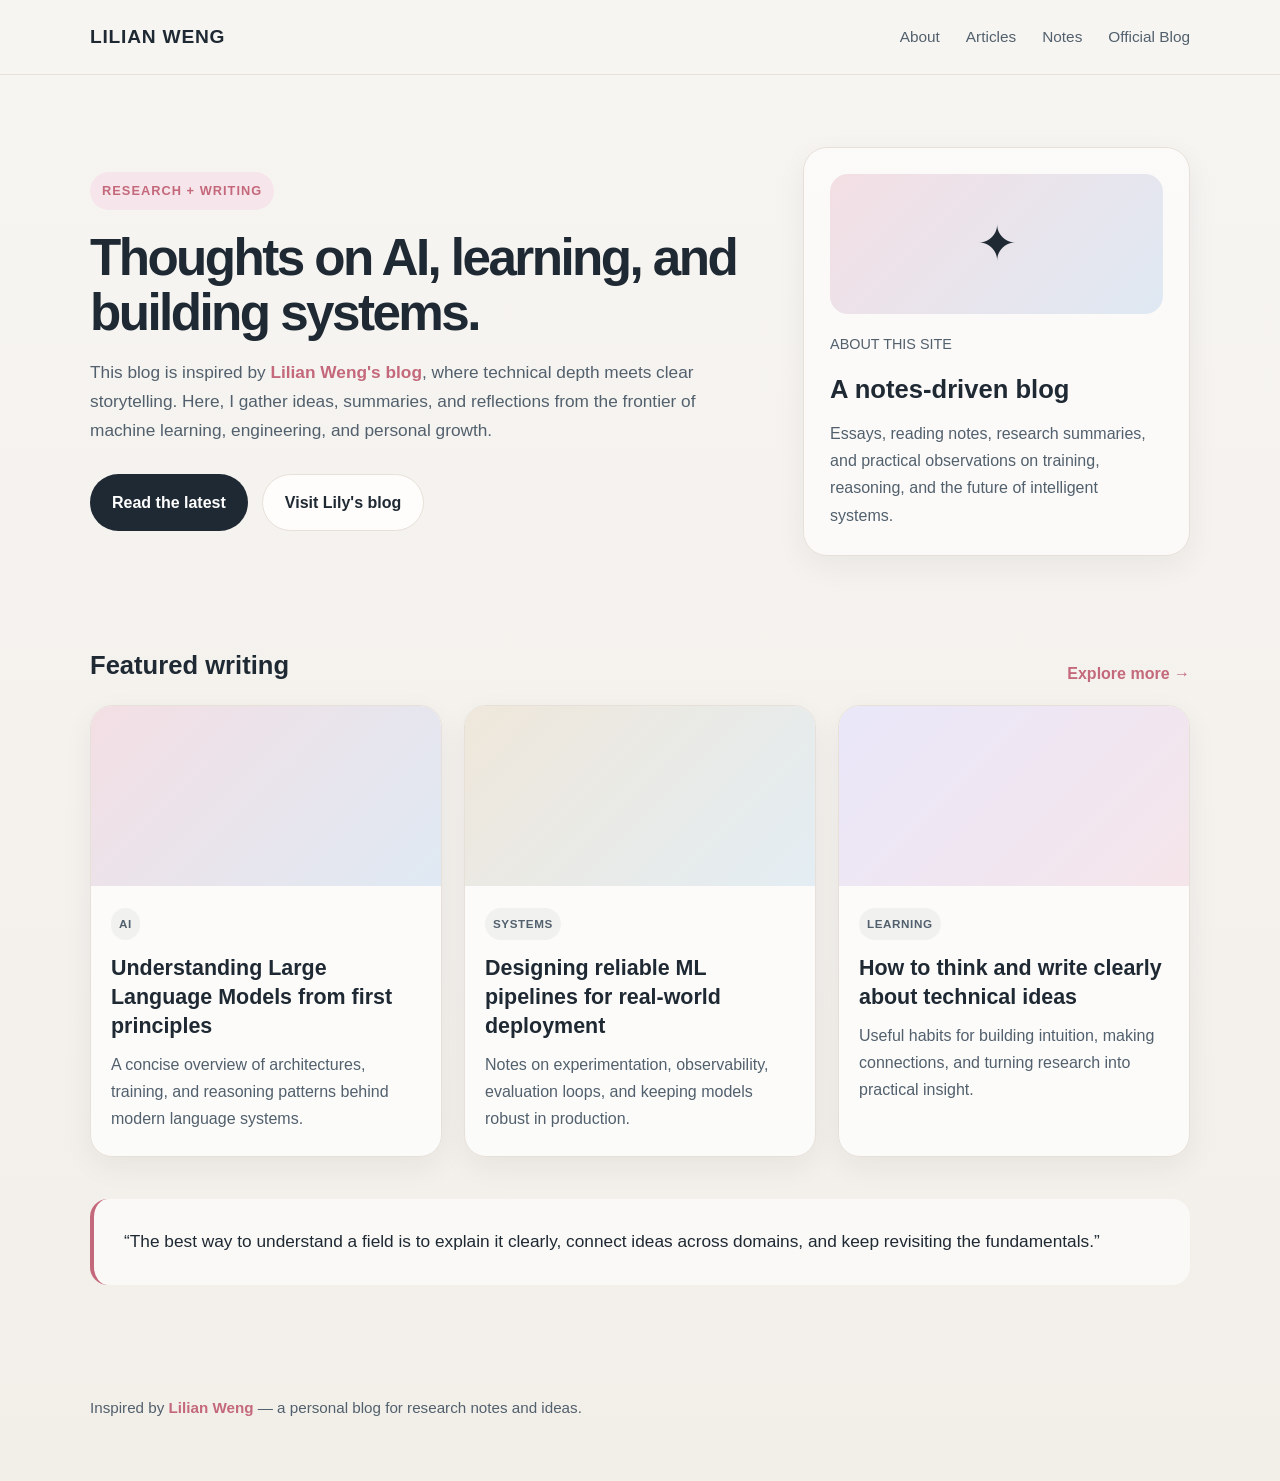
==== index.html @ 78c45169 "Add blog landing page and commit-push workflow Create a responsive AI research blog landing page, re" ====
<!DOCTYPE html>
<html lang="en">
  <head>
    <meta charset="UTF-8" />
    <meta name="viewport" content="width=device-width, initial-scale=1.0" />
    <title>Lilian Weng Inspired Blog</title>
    <style>
      :root {
        --bg: #f7f5f2;
        --panel: #fffdfb;
        --text: #1f2933;
        --muted: #52606d;
        --accent: #c4687b;
        --accent-soft: #f6e5ea;
        --border: #e7e0d9;
        --shadow: 0 10px 30px rgba(31, 41, 51, 0.06);
      }

      * { box-sizing: border-box; }

      body {
        margin: 0;
        font-family: "Segoe UI", Tahoma, Geneva, Verdana, sans-serif;
        background: linear-gradient(180deg, #f7f5f2 0%, #f2efe9 100%);
        color: var(--text);
        line-height: 1.7;
      }

      a {
        color: inherit;
        text-decoration: none;
      }

      .container {
        width: min(1100px, calc(100% - 40px));
        margin: 0 auto;
      }

      header {
        position: sticky;
        top: 0;
        backdrop-filter: blur(10px);
        background: rgba(247, 245, 242, 0.8);
        border-bottom: 1px solid var(--border);
        z-index: 10;
      }

      .nav {
        display: flex;
        justify-content: space-between;
        align-items: center;
        min-height: 74px;
      }

      .brand {
        font-size: 1.2rem;
        font-weight: 700;
        letter-spacing: 0.04em;
      }

      .nav-links {
        display: flex;
        gap: 26px;
        color: var(--muted);
        font-size: 0.96rem;
      }

      .nav-links a:hover {
        color: var(--text);
      }

      .hero {
        padding: 72px 0 36px;
      }

      .hero-grid {
        display: grid;
        grid-template-columns: minmax(0, 1.4fr) minmax(260px, 0.8fr);
        gap: 36px;
        align-items: center;
      }

      .eyebrow {
        display: inline-block;
        padding: 8px 12px;
        border-radius: 999px;
        background: var(--accent-soft);
        color: var(--accent);
        font-size: 0.8rem;
        font-weight: 700;
        letter-spacing: 0.08em;
        text-transform: uppercase;
      }

      h1 {
        margin: 20px 0 16px;
        font-size: clamp(2.5rem, 4vw, 4.3rem);
        line-height: 1.08;
        letter-spacing: -0.05em;
      }

      .lead {
        max-width: 620px;
        color: var(--muted);
        font-size: 1.08rem;
      }

      .cta-row {
        margin-top: 28px;
        display: flex;
        flex-wrap: wrap;
        gap: 14px;
      }

      .button {
        display: inline-flex;
        align-items: center;
        justify-content: center;
        padding: 14px 22px;
        border-radius: 999px;
        font-weight: 600;
        transition: 0.2s ease;
      }

      .button.primary {
        background: var(--text);
        color: white;
      }

      .button.secondary {
        background: var(--panel);
        border: 1px solid var(--border);
      }

      .button:hover {
        transform: translateY(-1px);
      }

      .profile-card {
        background: rgba(255, 255, 255, 0.6);
        border: 1px solid var(--border);
        border-radius: 24px;
        box-shadow: var(--shadow);
        padding: 26px;
      }

      .profile-mini {
        height: 140px;
        border-radius: 18px;
        background: linear-gradient(135deg, #f3dfe4 0%, #dfe9f3 100%);
        display: flex;
        align-items: center;
        justify-content: center;
        font-size: 3rem;
        margin-bottom: 18px;
      }

      .meta {
        color: var(--muted);
        font-size: 0.9rem;
      }

      main {
        padding: 20px 0 80px;
      }

      .section {
        margin-top: 32px;
      }

      .section-header {
        display: flex;
        align-items: end;
        justify-content: space-between;
        margin-bottom: 18px;
        gap: 18px;
      }

      .section-header h2 {
        margin: 0;
        font-size: clamp(1.6rem, 2vw, 2.2rem);
      }

      .posts-grid {
        display: grid;
        grid-template-columns: repeat(3, minmax(0, 1fr));
        gap: 22px;
      }

      .post-card {
        background: rgba(255, 255, 255, 0.72);
        border: 1px solid var(--border);
        border-radius: 22px;
        overflow: hidden;
        box-shadow: var(--shadow);
      }

      .post-thumb {
        height: 180px;
        background: linear-gradient(135deg, #f3dfe4 0%, #dfe9f3 100%);
      }

      .post-content {
        padding: 22px 20px 24px;
      }

      .tag {
        display: inline-block;
        padding: 6px 8px;
        border-radius: 999px;
        background: #f1f1f0;
        color: var(--muted);
        font-size: 0.73rem;
        font-weight: 700;
        letter-spacing: 0.05em;
        text-transform: uppercase;
      }

      .post-card h3 {
        margin: 14px 0 10px;
        font-size: 1.34rem;
        line-height: 1.35;
      }

      .post-card p {
        color: var(--muted);
        margin: 0;
      }

      .quote {
        margin-top: 42px;
        padding: 28px 30px;
        border-inline-start: 4px solid var(--accent);
        background: rgba(255, 255, 255, 0.6);
        border-radius: 18px;
        color: var(--text);
        font-size: 1.08rem;
      }

      footer {
        padding: 30px 0 60px;
        color: var(--muted);
        font-size: 0.95rem;
      }

      @media (max-width: 820px) {
        .hero-grid,
        .posts-grid {
          grid-template-columns: 1fr;
        }

        .nav {
          flex-direction: column;
          justify-content: center;
          padding: 16px 0;
          gap: 12px;
        }

        .nav-links {
          flex-wrap: wrap;
          justify-content: center;
          gap: 14px 18px;
        }
      }
    </style>
  </head>
  <body>
    <header>
      <div class="container nav">
        <a class="brand" href="#top">LILIAN WENG</a>
        <nav class="nav-links" aria-label="Main navigation">
          <a href="#about">About</a>
          <a href="#articles">Articles</a>
          <a href="#notes">Notes</a>
          <a href="https://lilianweng.github.io/" target="_blank" rel="noreferrer">Official Blog</a>
        </nav>
      </div>
    </header>

    <section class="hero" id="top">
      <div class="container hero-grid">
        <div>
          <span class="eyebrow">Research + Writing</span>
          <h1>Thoughts on AI, learning, and building systems.</h1>
          <p class="lead">
            This blog is inspired by <a href="https://lilianweng.github.io/" target="_blank" rel="noreferrer" style="color: var(--accent); font-weight: 600;">Lilian Weng's blog</a>, where technical depth meets clear storytelling.
            Here, I gather ideas, summaries, and reflections from the frontier of machine learning, engineering, and personal growth.
          </p>
          <div class="cta-row">
            <a class="button primary" href="#articles">Read the latest</a>
            <a class="button secondary" href="https://lilianweng.github.io/" target="_blank" rel="noreferrer">Visit Lily's blog</a>
          </div>
        </div>

        <aside class="profile-card" id="about">
          <div class="profile-mini">✦</div>
          <div class="meta">ABOUT THIS SITE</div>
          <h3 style="margin: 12px 0 8px; font-size: 1.6rem;">A notes-driven blog</h3>
          <p style="margin: 0; color: var(--muted);">
            Essays, reading notes, research summaries, and practical observations on training, reasoning, and the future of intelligent systems.
          </p>
        </aside>
      </div>
    </section>

    <main class="container">
      <section class="section" id="articles">
        <div class="section-header">
          <h2>Featured writing</h2>
          <a href="https://lilianweng.github.io/" target="_blank" rel="noreferrer" style="color: var(--accent); font-weight: 600;">Explore more →</a>
        </div>

        <div class="posts-grid">
          <article class="post-card">
            <div class="post-thumb"></div>
            <div class="post-content">
              <span class="tag">AI</span>
              <h3>Understanding Large Language Models from first principles</h3>
              <p>A concise overview of architectures, training, and reasoning patterns behind modern language systems.</p>
            </div>
          </article>

          <article class="post-card">
            <div class="post-thumb" style="background: linear-gradient(135deg, #efe7da 0%, #e3edf3 100%);"></div>
            <div class="post-content">
              <span class="tag">Systems</span>
              <h3>Designing reliable ML pipelines for real-world deployment</h3>
              <p>Notes on experimentation, observability, evaluation loops, and keeping models robust in production.</p>
            </div>
          </article>

          <article class="post-card">
            <div class="post-thumb" style="background: linear-gradient(135deg, #e9e7f9 0%, #f5e5ea 100%);"></div>
            <div class="post-content">
              <span class="tag">Learning</span>
              <h3>How to think and write clearly about technical ideas</h3>
              <p>Useful habits for building intuition, making connections, and turning research into practical insight.</p>
            </div>
          </article>
        </div>
      </section>

      <section class="section" id="notes">
        <div class="quote">
          “The best way to understand a field is to explain it clearly, connect ideas across domains, and keep revisiting the fundamentals.”
        </div>
      </section>
    </main>

    <footer class="container">
      <div>Inspired by <a href="https://lilianweng.github.io/" target="_blank" rel="noreferrer" style="color: var(--accent); font-weight: 600;">Lilian Weng</a> — a personal blog for research notes and ideas.</div>
    </footer>
  </body>
</html>
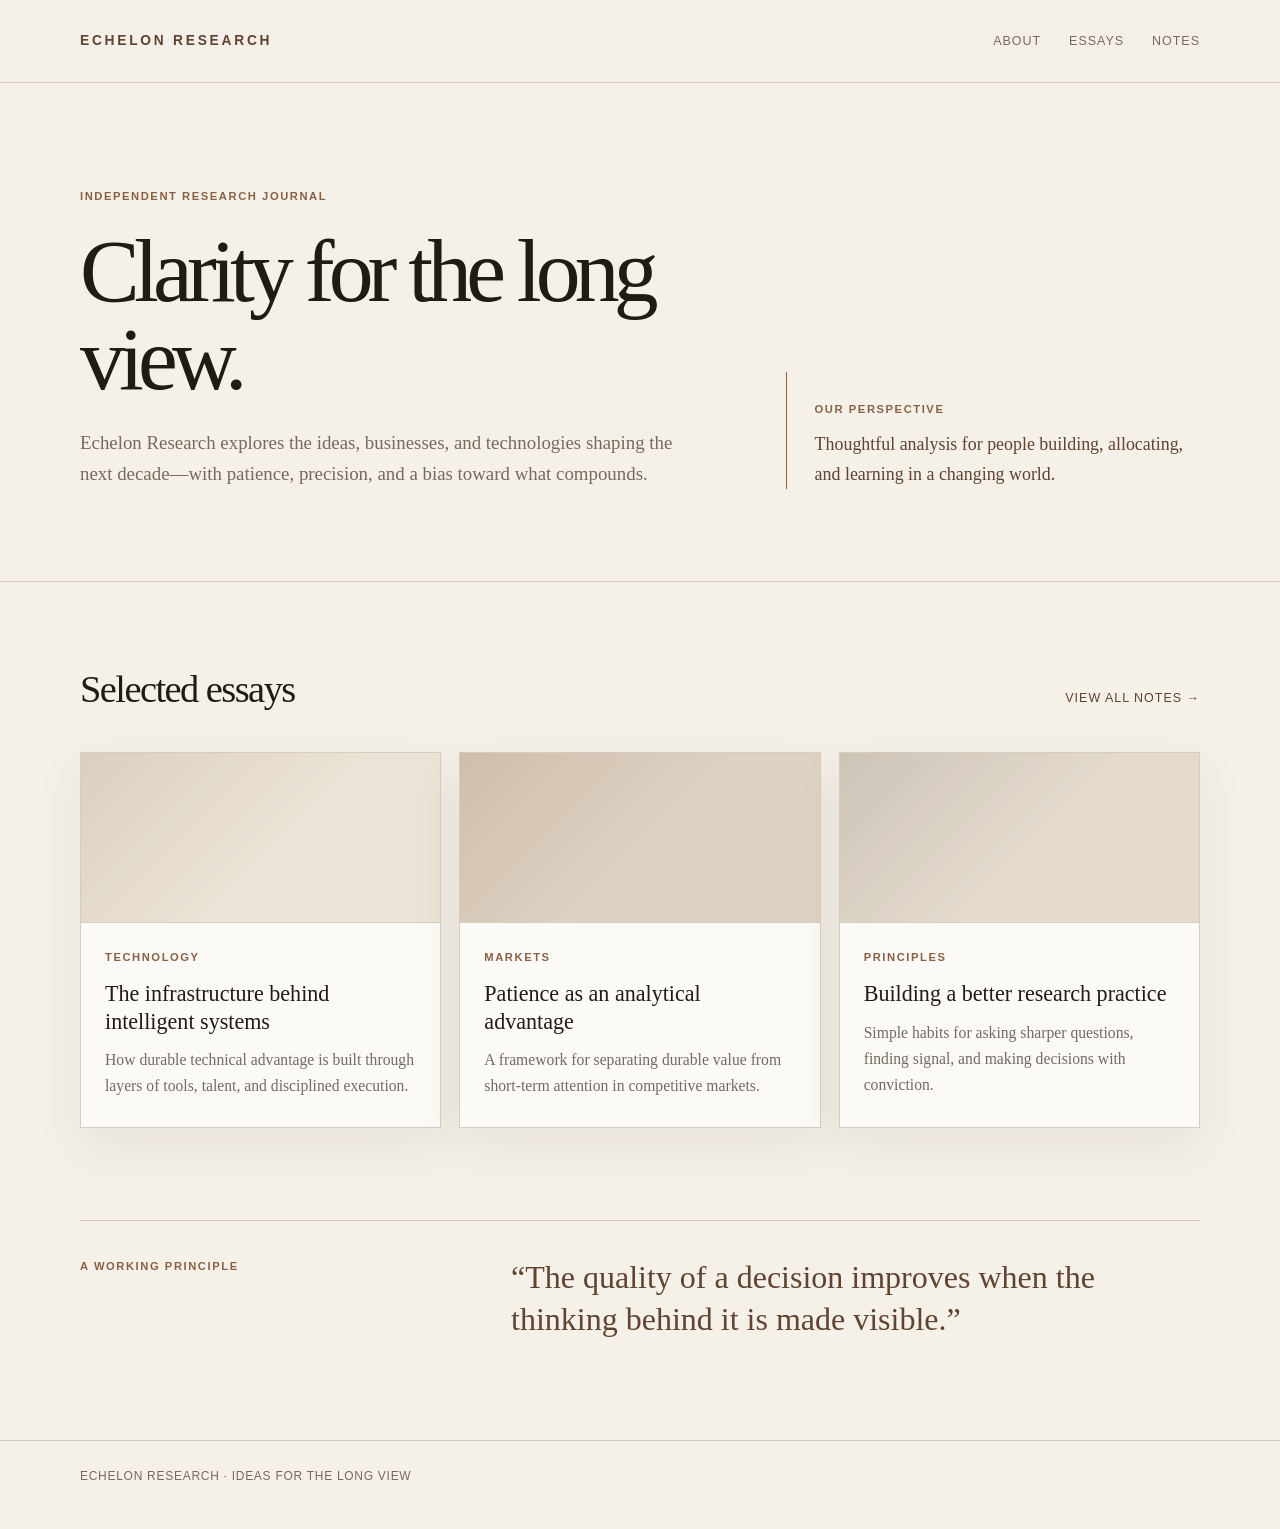
==== commit 59f32432: "Refresh Echelon Research visual identity Replace the previous source-inspired branding with an origi" ====
--- a/index.html
+++ b/index.html
@@ -3,276 +3,242 @@
   <head>
     <meta charset="UTF-8" />
     <meta name="viewport" content="width=device-width, initial-scale=1.0" />
-    <title>Lilian Weng Inspired Blog</title>
+    <meta name="description" content="Echelon Research — clear thinking on markets, technology, and long-term value." />
+    <title>Echelon Research</title>
     <style>
       :root {
-        --bg: #f7f5f2;
-        --panel: #fffdfb;
-        --text: #1f2933;
-        --muted: #52606d;
-        --accent: #c4687b;
-        --accent-soft: #f6e5ea;
-        --border: #e7e0d9;
-        --shadow: 0 10px 30px rgba(31, 41, 51, 0.06);
+        --paper: #f5f1e9;
+        --paper-deep: #ebe3d5;
+        --ink: #211b16;
+        --brown: #604331;
+        --coffee: #8a6045;
+        --muted: #756a60;
+        --line: #d8ccbc;
+        --white: #fbfaf7;
+        --shadow: 0 18px 45px rgba(69, 47, 32, 0.08);
       }
 
       * { box-sizing: border-box; }
 
+      html { scroll-behavior: smooth; }
+
       body {
         margin: 0;
-        font-family: "Segoe UI", Tahoma, Geneva, Verdana, sans-serif;
-        background: linear-gradient(180deg, #f7f5f2 0%, #f2efe9 100%);
-        color: var(--text);
-        line-height: 1.7;
-      }
-
-      a {
-        color: inherit;
-        text-decoration: none;
-      }
+        background: var(--paper);
+        color: var(--ink);
+        font-family: Georgia, "Times New Roman", serif;
+        line-height: 1.65;
+      }
+
+      a { color: inherit; text-decoration: none; }
 
       .container {
-        width: min(1100px, calc(100% - 40px));
+        width: min(1120px, calc(100% - 48px));
         margin: 0 auto;
       }
 
       header {
-        position: sticky;
-        top: 0;
-        backdrop-filter: blur(10px);
-        background: rgba(247, 245, 242, 0.8);
-        border-bottom: 1px solid var(--border);
-        z-index: 10;
+        border-bottom: 1px solid var(--line);
+        background: rgba(245, 241, 233, 0.95);
       }
 
       .nav {
         display: flex;
+        align-items: center;
         justify-content: space-between;
-        align-items: center;
-        min-height: 74px;
+        min-height: 82px;
       }
 
       .brand {
-        font-size: 1.2rem;
+        color: var(--brown);
+        font-family: Arial, sans-serif;
+        font-size: 0.86rem;
         font-weight: 700;
-        letter-spacing: 0.04em;
+        letter-spacing: 0.2em;
       }
 
       .nav-links {
         display: flex;
-        gap: 26px;
+        gap: 28px;
         color: var(--muted);
-        font-size: 0.96rem;
-      }
-
-      .nav-links a:hover {
-        color: var(--text);
-      }
+        font-family: Arial, sans-serif;
+        font-size: 0.78rem;
+        letter-spacing: 0.08em;
+        text-transform: uppercase;
+      }
+
+      .nav-links a:hover,
+      .text-link:hover { color: var(--coffee); }
 
       .hero {
-        padding: 72px 0 36px;
+        padding: 104px 0 92px;
+        border-bottom: 1px solid var(--line);
       }
 
       .hero-grid {
         display: grid;
-        grid-template-columns: minmax(0, 1.4fr) minmax(260px, 0.8fr);
-        gap: 36px;
-        align-items: center;
-      }
-
-      .eyebrow {
-        display: inline-block;
-        padding: 8px 12px;
-        border-radius: 999px;
-        background: var(--accent-soft);
-        color: var(--accent);
-        font-size: 0.8rem;
+        grid-template-columns: minmax(0, 1.2fr) minmax(300px, 0.8fr);
+        gap: 84px;
+        align-items: end;
+      }
+
+      .kicker,
+      .meta,
+      .tag {
+        color: var(--coffee);
+        font-family: Arial, sans-serif;
+        font-size: 0.7rem;
         font-weight: 700;
+        letter-spacing: 0.14em;
+        text-transform: uppercase;
+      }
+
+      h1 {
+        max-width: 760px;
+        margin: 22px 0 24px;
+        font-size: clamp(3rem, 7vw, 6.2rem);
+        font-weight: 400;
+        letter-spacing: -0.065em;
+        line-height: 0.98;
+      }
+
+      .lead {
+        max-width: 630px;
+        margin: 0;
+        color: var(--muted);
+        font-size: 1.18rem;
+      }
+
+      .hero-note {
+        padding: 28px 0 0 28px;
+        border-left: 1px solid var(--coffee);
+      }
+
+      .hero-note p {
+        margin: 12px 0 0;
+        color: var(--brown);
+        font-size: 1.12rem;
+      }
+
+      main { padding: 76px 0 100px; }
+
+      .section-heading {
+        display: flex;
+        align-items: baseline;
+        justify-content: space-between;
+        gap: 20px;
+        margin-bottom: 30px;
+      }
+
+      h2 {
+        margin: 0;
+        font-size: clamp(1.8rem, 3vw, 2.7rem);
+        font-weight: 400;
+        letter-spacing: -0.04em;
+      }
+
+      .text-link {
+        color: var(--brown);
+        font-family: Arial, sans-serif;
+        font-size: 0.78rem;
         letter-spacing: 0.08em;
         text-transform: uppercase;
       }
 
-      h1 {
-        margin: 20px 0 16px;
-        font-size: clamp(2.5rem, 4vw, 4.3rem);
-        line-height: 1.08;
-        letter-spacing: -0.05em;
-      }
-
-      .lead {
-        max-width: 620px;
-        color: var(--muted);
-        font-size: 1.08rem;
-      }
-
-      .cta-row {
-        margin-top: 28px;
-        display: flex;
-        flex-wrap: wrap;
-        gap: 14px;
-      }
-
-      .button {
-        display: inline-flex;
-        align-items: center;
-        justify-content: center;
-        padding: 14px 22px;
-        border-radius: 999px;
-        font-weight: 600;
-        transition: 0.2s ease;
-      }
-
-      .button.primary {
-        background: var(--text);
-        color: white;
-      }
-
-      .button.secondary {
-        background: var(--panel);
-        border: 1px solid var(--border);
-      }
-
-      .button:hover {
-        transform: translateY(-1px);
-      }
-
-      .profile-card {
-        background: rgba(255, 255, 255, 0.6);
-        border: 1px solid var(--border);
-        border-radius: 24px;
-        box-shadow: var(--shadow);
-        padding: 26px;
-      }
-
-      .profile-mini {
-        height: 140px;
-        border-radius: 18px;
-        background: linear-gradient(135deg, #f3dfe4 0%, #dfe9f3 100%);
-        display: flex;
-        align-items: center;
-        justify-content: center;
-        font-size: 3rem;
-        margin-bottom: 18px;
-      }
-
-      .meta {
-        color: var(--muted);
-        font-size: 0.9rem;
-      }
-
-      main {
-        padding: 20px 0 80px;
-      }
-
-      .section {
-        margin-top: 32px;
-      }
-
-      .section-header {
-        display: flex;
-        align-items: end;
-        justify-content: space-between;
-        margin-bottom: 18px;
-        gap: 18px;
-      }
-
-      .section-header h2 {
-        margin: 0;
-        font-size: clamp(1.6rem, 2vw, 2.2rem);
-      }
-
       .posts-grid {
         display: grid;
-        grid-template-columns: repeat(3, minmax(0, 1fr));
-        gap: 22px;
+        grid-template-columns: repeat(3, 1fr);
+        gap: 18px;
       }
 
       .post-card {
-        background: rgba(255, 255, 255, 0.72);
-        border: 1px solid var(--border);
-        border-radius: 22px;
-        overflow: hidden;
+        background: var(--white);
+        border: 1px solid var(--line);
         box-shadow: var(--shadow);
       }
 
       .post-thumb {
-        height: 180px;
-        background: linear-gradient(135deg, #f3dfe4 0%, #dfe9f3 100%);
-      }
-
-      .post-content {
-        padding: 22px 20px 24px;
-      }
-
-      .tag {
-        display: inline-block;
-        padding: 6px 8px;
-        border-radius: 999px;
-        background: #f1f1f0;
+        height: 170px;
+        border-bottom: 1px solid var(--line);
+        background:
+          linear-gradient(135deg, rgba(96, 67, 49, 0.12), transparent 55%),
+          var(--paper-deep);
+      }
+
+      .post-card:nth-child(2) .post-thumb {
+        background:
+          linear-gradient(135deg, rgba(138, 96, 69, 0.18), transparent 55%),
+          #ded2c2;
+      }
+
+      .post-card:nth-child(3) .post-thumb {
+        background:
+          linear-gradient(135deg, rgba(33, 27, 22, 0.12), transparent 55%),
+          #e4dbcd;
+      }
+
+      .post-content { padding: 25px 24px 28px; }
+
+      .post-card h3 {
+        margin: 14px 0 12px;
+        font-size: 1.38rem;
+        font-weight: 400;
+        line-height: 1.25;
+      }
+
+      .post-card p {
+        margin: 0;
         color: var(--muted);
-        font-size: 0.73rem;
-        font-weight: 700;
-        letter-spacing: 0.05em;
+        font-size: 0.98rem;
+      }
+
+      .manifesto {
+        display: grid;
+        grid-template-columns: 0.7fr 1.3fr;
+        gap: 60px;
+        margin-top: 92px;
+        padding-top: 36px;
+        border-top: 1px solid var(--line);
+      }
+
+      .manifesto p {
+        max-width: 650px;
+        margin: 0;
+        color: var(--brown);
+        font-size: clamp(1.35rem, 2.5vw, 2rem);
+        line-height: 1.3;
+      }
+
+      footer {
+        padding: 26px 0 42px;
+        border-top: 1px solid var(--line);
+        color: var(--muted);
+        font-family: Arial, sans-serif;
+        font-size: 0.75rem;
+        letter-spacing: 0.06em;
         text-transform: uppercase;
       }
 
-      .post-card h3 {
-        margin: 14px 0 10px;
-        font-size: 1.34rem;
-        line-height: 1.35;
-      }
-
-      .post-card p {
-        color: var(--muted);
-        margin: 0;
-      }
-
-      .quote {
-        margin-top: 42px;
-        padding: 28px 30px;
-        border-inline-start: 4px solid var(--accent);
-        background: rgba(255, 255, 255, 0.6);
-        border-radius: 18px;
-        color: var(--text);
-        font-size: 1.08rem;
-      }
-
-      footer {
-        padding: 30px 0 60px;
-        color: var(--muted);
-        font-size: 0.95rem;
-      }
-
-      @media (max-width: 820px) {
+      @media (max-width: 780px) {
+        .container { width: min(100% - 32px, 600px); }
+        .nav { min-height: 72px; }
+        .nav-links { gap: 14px; }
+        .hero { padding: 72px 0 64px; }
         .hero-grid,
-        .posts-grid {
-          grid-template-columns: 1fr;
-        }
-
-        .nav {
-          flex-direction: column;
-          justify-content: center;
-          padding: 16px 0;
-          gap: 12px;
-        }
-
-        .nav-links {
-          flex-wrap: wrap;
-          justify-content: center;
-          gap: 14px 18px;
-        }
+        .manifesto { grid-template-columns: 1fr; gap: 34px; }
+        .posts-grid { grid-template-columns: 1fr; }
+        .hero-note { padding-top: 20px; }
       }
     </style>
   </head>
   <body>
     <header>
       <div class="container nav">
-        <a class="brand" href="#top">LILIAN WENG</a>
+        <a class="brand" href="#top">ECHELON RESEARCH</a>
         <nav class="nav-links" aria-label="Main navigation">
           <a href="#about">About</a>
-          <a href="#articles">Articles</a>
+          <a href="#essays">Essays</a>
           <a href="#notes">Notes</a>
-          <a href="https://lilianweng.github.io/" target="_blank" rel="noreferrer">Official Blog</a>
         </nav>
       </div>
     </header>
@@ -280,75 +246,61 @@
     <section class="hero" id="top">
       <div class="container hero-grid">
         <div>
-          <span class="eyebrow">Research + Writing</span>
-          <h1>Thoughts on AI, learning, and building systems.</h1>
+          <div class="kicker">Independent research journal</div>
+          <h1>Clarity for the long view.</h1>
           <p class="lead">
-            This blog is inspired by <a href="https://lilianweng.github.io/" target="_blank" rel="noreferrer" style="color: var(--accent); font-weight: 600;">Lilian Weng's blog</a>, where technical depth meets clear storytelling.
-            Here, I gather ideas, summaries, and reflections from the frontier of machine learning, engineering, and personal growth.
+            Echelon Research explores the ideas, businesses, and technologies shaping the next decade—with patience, precision, and a bias toward what compounds.
           </p>
-          <div class="cta-row">
-            <a class="button primary" href="#articles">Read the latest</a>
-            <a class="button secondary" href="https://lilianweng.github.io/" target="_blank" rel="noreferrer">Visit Lily's blog</a>
-          </div>
         </div>
-
-        <aside class="profile-card" id="about">
-          <div class="profile-mini">✦</div>
-          <div class="meta">ABOUT THIS SITE</div>
-          <h3 style="margin: 12px 0 8px; font-size: 1.6rem;">A notes-driven blog</h3>
-          <p style="margin: 0; color: var(--muted);">
-            Essays, reading notes, research summaries, and practical observations on training, reasoning, and the future of intelligent systems.
-          </p>
+        <aside class="hero-note" id="about">
+          <div class="meta">Our perspective</div>
+          <p>Thoughtful analysis for people building, allocating, and learning in a changing world.</p>
         </aside>
       </div>
     </section>
 
     <main class="container">
-      <section class="section" id="articles">
-        <div class="section-header">
-          <h2>Featured writing</h2>
-          <a href="https://lilianweng.github.io/" target="_blank" rel="noreferrer" style="color: var(--accent); font-weight: 600;">Explore more →</a>
+      <section id="essays">
+        <div class="section-heading">
+          <h2>Selected essays</h2>
+          <a class="text-link" href="#notes">View all notes →</a>
         </div>
-
         <div class="posts-grid">
           <article class="post-card">
             <div class="post-thumb"></div>
             <div class="post-content">
-              <span class="tag">AI</span>
-              <h3>Understanding Large Language Models from first principles</h3>
-              <p>A concise overview of architectures, training, and reasoning patterns behind modern language systems.</p>
+              <div class="tag">Technology</div>
+              <h3>The infrastructure behind intelligent systems</h3>
+              <p>How durable technical advantage is built through layers of tools, talent, and disciplined execution.</p>
             </div>
           </article>
-
           <article class="post-card">
-            <div class="post-thumb" style="background: linear-gradient(135deg, #efe7da 0%, #e3edf3 100%);"></div>
+            <div class="post-thumb"></div>
             <div class="post-content">
-              <span class="tag">Systems</span>
-              <h3>Designing reliable ML pipelines for real-world deployment</h3>
-              <p>Notes on experimentation, observability, evaluation loops, and keeping models robust in production.</p>
+              <div class="tag">Markets</div>
+              <h3>Patience as an analytical advantage</h3>
+              <p>A framework for separating durable value from short-term attention in competitive markets.</p>
             </div>
           </article>
-
           <article class="post-card">
-            <div class="post-thumb" style="background: linear-gradient(135deg, #e9e7f9 0%, #f5e5ea 100%);"></div>
+            <div class="post-thumb"></div>
             <div class="post-content">
-              <span class="tag">Learning</span>
-              <h3>How to think and write clearly about technical ideas</h3>
-              <p>Useful habits for building intuition, making connections, and turning research into practical insight.</p>
+              <div class="tag">Principles</div>
+              <h3>Building a better research practice</h3>
+              <p>Simple habits for asking sharper questions, finding signal, and making decisions with conviction.</p>
             </div>
           </article>
         </div>
       </section>
 
-      <section class="section" id="notes">
-        <div class="quote">
-          “The best way to understand a field is to explain it clearly, connect ideas across domains, and keep revisiting the fundamentals.”
-        </div>
+      <section class="manifesto" id="notes">
+        <div class="meta">A working principle</div>
+        <p>“The quality of a decision improves when the thinking behind it is made visible.”</p>
       </section>
     </main>
 
-    <footer class="container">
-      <div>Inspired by <a href="https://lilianweng.github.io/" target="_blank" rel="noreferrer" style="color: var(--accent); font-weight: 600;">Lilian Weng</a> — a personal blog for research notes and ideas.</div>
+    <footer>
+      <div class="container">Echelon Research · Ideas for the long view</div>
     </footer>
   </body>
 </html>
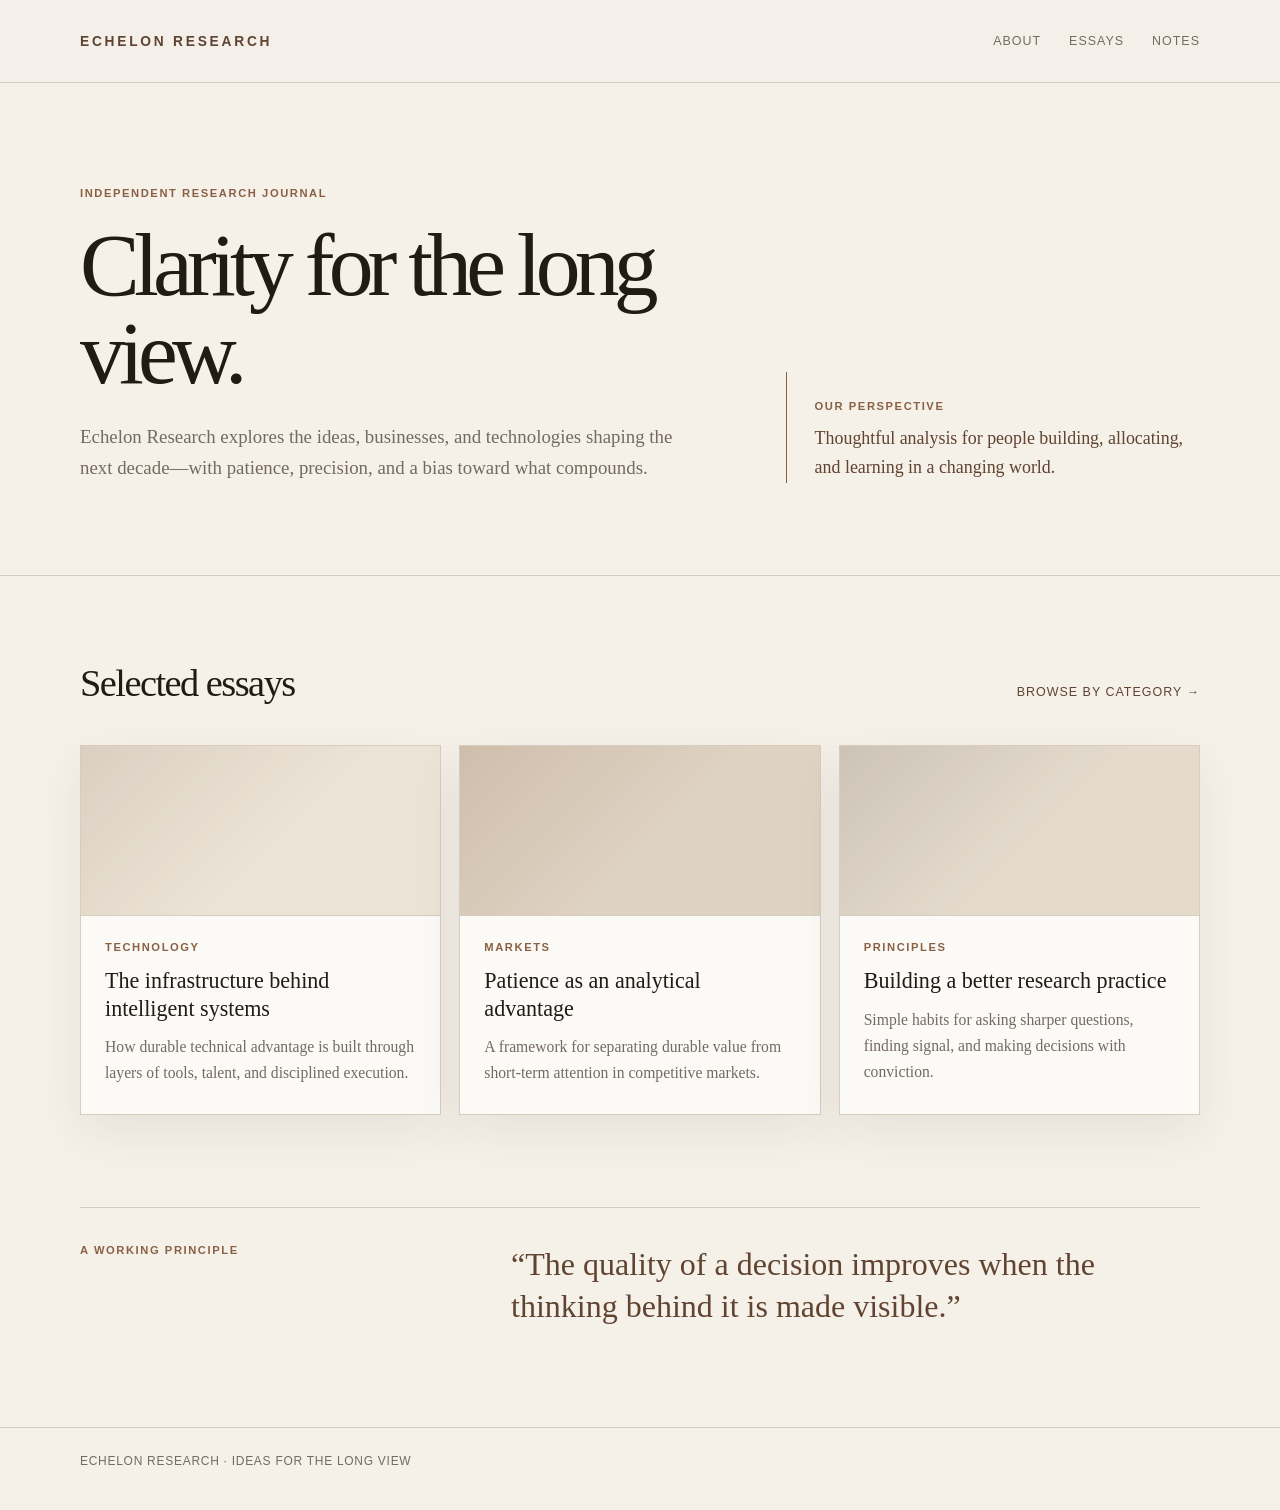
==== commit 7ecd3f23: "Organize essay publishing structure Separate shared styles and demo behavior from the homepage, add " ====
--- a/index.html
+++ b/index.html
@@ -1,240 +1,16 @@
-<!DOCTYPE html>
+<!doctype html>
 <html lang="en">
   <head>
-    <meta charset="UTF-8" />
-    <meta name="viewport" content="width=device-width, initial-scale=1.0" />
-    <meta name="description" content="Echelon Research — clear thinking on markets, technology, and long-term value." />
+    <meta charset="utf-8">
+    <meta name="viewport" content="width=device-width, initial-scale=1">
+    <meta name="description" content="Echelon Research — clear thinking on markets, technology, and long-term value.">
     <title>Echelon Research</title>
-    <style>
-      :root {
-        --paper: #f5f1e9;
-        --paper-deep: #ebe3d5;
-        --ink: #211b16;
-        --brown: #604331;
-        --coffee: #8a6045;
-        --muted: #756a60;
-        --line: #d8ccbc;
-        --white: #fbfaf7;
-        --shadow: 0 18px 45px rgba(69, 47, 32, 0.08);
-      }
-
-      * { box-sizing: border-box; }
-
-      html { scroll-behavior: smooth; }
-
-      body {
-        margin: 0;
-        background: var(--paper);
-        color: var(--ink);
-        font-family: Georgia, "Times New Roman", serif;
-        line-height: 1.65;
-      }
-
-      a { color: inherit; text-decoration: none; }
-
-      .container {
-        width: min(1120px, calc(100% - 48px));
-        margin: 0 auto;
-      }
-
-      header {
-        border-bottom: 1px solid var(--line);
-        background: rgba(245, 241, 233, 0.95);
-      }
-
-      .nav {
-        display: flex;
-        align-items: center;
-        justify-content: space-between;
-        min-height: 82px;
-      }
-
-      .brand {
-        color: var(--brown);
-        font-family: Arial, sans-serif;
-        font-size: 0.86rem;
-        font-weight: 700;
-        letter-spacing: 0.2em;
-      }
-
-      .nav-links {
-        display: flex;
-        gap: 28px;
-        color: var(--muted);
-        font-family: Arial, sans-serif;
-        font-size: 0.78rem;
-        letter-spacing: 0.08em;
-        text-transform: uppercase;
-      }
-
-      .nav-links a:hover,
-      .text-link:hover { color: var(--coffee); }
-
-      .hero {
-        padding: 104px 0 92px;
-        border-bottom: 1px solid var(--line);
-      }
-
-      .hero-grid {
-        display: grid;
-        grid-template-columns: minmax(0, 1.2fr) minmax(300px, 0.8fr);
-        gap: 84px;
-        align-items: end;
-      }
-
-      .kicker,
-      .meta,
-      .tag {
-        color: var(--coffee);
-        font-family: Arial, sans-serif;
-        font-size: 0.7rem;
-        font-weight: 700;
-        letter-spacing: 0.14em;
-        text-transform: uppercase;
-      }
-
-      h1 {
-        max-width: 760px;
-        margin: 22px 0 24px;
-        font-size: clamp(3rem, 7vw, 6.2rem);
-        font-weight: 400;
-        letter-spacing: -0.065em;
-        line-height: 0.98;
-      }
-
-      .lead {
-        max-width: 630px;
-        margin: 0;
-        color: var(--muted);
-        font-size: 1.18rem;
-      }
-
-      .hero-note {
-        padding: 28px 0 0 28px;
-        border-left: 1px solid var(--coffee);
-      }
-
-      .hero-note p {
-        margin: 12px 0 0;
-        color: var(--brown);
-        font-size: 1.12rem;
-      }
-
-      main { padding: 76px 0 100px; }
-
-      .section-heading {
-        display: flex;
-        align-items: baseline;
-        justify-content: space-between;
-        gap: 20px;
-        margin-bottom: 30px;
-      }
-
-      h2 {
-        margin: 0;
-        font-size: clamp(1.8rem, 3vw, 2.7rem);
-        font-weight: 400;
-        letter-spacing: -0.04em;
-      }
-
-      .text-link {
-        color: var(--brown);
-        font-family: Arial, sans-serif;
-        font-size: 0.78rem;
-        letter-spacing: 0.08em;
-        text-transform: uppercase;
-      }
-
-      .posts-grid {
-        display: grid;
-        grid-template-columns: repeat(3, 1fr);
-        gap: 18px;
-      }
-
-      .post-card {
-        background: var(--white);
-        border: 1px solid var(--line);
-        box-shadow: var(--shadow);
-      }
-
-      .post-thumb {
-        height: 170px;
-        border-bottom: 1px solid var(--line);
-        background:
-          linear-gradient(135deg, rgba(96, 67, 49, 0.12), transparent 55%),
-          var(--paper-deep);
-      }
-
-      .post-card:nth-child(2) .post-thumb {
-        background:
-          linear-gradient(135deg, rgba(138, 96, 69, 0.18), transparent 55%),
-          #ded2c2;
-      }
-
-      .post-card:nth-child(3) .post-thumb {
-        background:
-          linear-gradient(135deg, rgba(33, 27, 22, 0.12), transparent 55%),
-          #e4dbcd;
-      }
-
-      .post-content { padding: 25px 24px 28px; }
-
-      .post-card h3 {
-        margin: 14px 0 12px;
-        font-size: 1.38rem;
-        font-weight: 400;
-        line-height: 1.25;
-      }
-
-      .post-card p {
-        margin: 0;
-        color: var(--muted);
-        font-size: 0.98rem;
-      }
-
-      .manifesto {
-        display: grid;
-        grid-template-columns: 0.7fr 1.3fr;
-        gap: 60px;
-        margin-top: 92px;
-        padding-top: 36px;
-        border-top: 1px solid var(--line);
-      }
-
-      .manifesto p {
-        max-width: 650px;
-        margin: 0;
-        color: var(--brown);
-        font-size: clamp(1.35rem, 2.5vw, 2rem);
-        line-height: 1.3;
-      }
-
-      footer {
-        padding: 26px 0 42px;
-        border-top: 1px solid var(--line);
-        color: var(--muted);
-        font-family: Arial, sans-serif;
-        font-size: 0.75rem;
-        letter-spacing: 0.06em;
-        text-transform: uppercase;
-      }
-
-      @media (max-width: 780px) {
-        .container { width: min(100% - 32px, 600px); }
-        .nav { min-height: 72px; }
-        .nav-links { gap: 14px; }
-        .hero { padding: 72px 0 64px; }
-        .hero-grid,
-        .manifesto { grid-template-columns: 1fr; gap: 34px; }
-        .posts-grid { grid-template-columns: 1fr; }
-        .hero-note { padding-top: 20px; }
-      }
-    </style>
+    <link rel="stylesheet" href="assets/css/styles.css">
   </head>
   <body>
-    <header>
+    <header class="site-header">
       <div class="container nav">
-        <a class="brand" href="#top">ECHELON RESEARCH</a>
+        <a class="brand" href="index.html">ECHELON RESEARCH</a>
         <nav class="nav-links" aria-label="Main navigation">
           <a href="#about">About</a>
           <a href="#essays">Essays</a>
@@ -243,16 +19,14 @@
       </div>
     </header>
 
-    <section class="hero" id="top">
+    <section class="hero" id="about">
       <div class="container hero-grid">
         <div>
           <div class="kicker">Independent research journal</div>
           <h1>Clarity for the long view.</h1>
-          <p class="lead">
-            Echelon Research explores the ideas, businesses, and technologies shaping the next decade—with patience, precision, and a bias toward what compounds.
-          </p>
+          <p class="lead">Echelon Research explores the ideas, businesses, and technologies shaping the next decade—with patience, precision, and a bias toward what compounds.</p>
         </div>
-        <aside class="hero-note" id="about">
+        <aside class="hero-note">
           <div class="meta">Our perspective</div>
           <p>Thoughtful analysis for people building, allocating, and learning in a changing world.</p>
         </aside>
@@ -263,32 +37,38 @@
       <section id="essays">
         <div class="section-heading">
           <h2>Selected essays</h2>
-          <a class="text-link" href="#notes">View all notes →</a>
+          <a class="text-link" href="categories/technology.html">Browse by category →</a>
         </div>
         <div class="posts-grid">
           <article class="post-card">
-            <div class="post-thumb"></div>
-            <div class="post-content">
-              <div class="tag">Technology</div>
-              <h3>The infrastructure behind intelligent systems</h3>
-              <p>How durable technical advantage is built through layers of tools, talent, and disciplined execution.</p>
-            </div>
+            <a href="essays/infrastructure-behind-intelligent-systems.html">
+              <div class="post-thumb"></div>
+              <div class="post-content">
+                <div class="tag">Technology</div>
+                <h3>The infrastructure behind intelligent systems</h3>
+                <p>How durable technical advantage is built through layers of tools, talent, and disciplined execution.</p>
+              </div>
+            </a>
           </article>
           <article class="post-card">
-            <div class="post-thumb"></div>
-            <div class="post-content">
-              <div class="tag">Markets</div>
-              <h3>Patience as an analytical advantage</h3>
-              <p>A framework for separating durable value from short-term attention in competitive markets.</p>
-            </div>
+            <a href="categories/markets.html">
+              <div class="post-thumb"></div>
+              <div class="post-content">
+                <div class="tag">Markets</div>
+                <h3>Patience as an analytical advantage</h3>
+                <p>A framework for separating durable value from short-term attention in competitive markets.</p>
+              </div>
+            </a>
           </article>
           <article class="post-card">
-            <div class="post-thumb"></div>
-            <div class="post-content">
-              <div class="tag">Principles</div>
-              <h3>Building a better research practice</h3>
-              <p>Simple habits for asking sharper questions, finding signal, and making decisions with conviction.</p>
-            </div>
+            <a href="categories/principles.html">
+              <div class="post-thumb"></div>
+              <div class="post-content">
+                <div class="tag">Principles</div>
+                <h3>Building a better research practice</h3>
+                <p>Simple habits for asking sharper questions, finding signal, and making decisions with conviction.</p>
+              </div>
+            </a>
           </article>
         </div>
       </section>
@@ -299,8 +79,6 @@
       </section>
     </main>
 
-    <footer>
-      <div class="container">Echelon Research · Ideas for the long view</div>
-    </footer>
+    <footer><div class="container">Echelon Research · Ideas for the long view</div></footer>
   </body>
 </html>
--- a/assets/css/styles.css
+++ b/assets/css/styles.css
@@ -0,0 +1,80 @@
+:root {
+  --paper: #f5f1e9;
+  --paper-deep: #ebe3d5;
+  --ink: #211b16;
+  --brown: #604331;
+  --coffee: #8a6045;
+  --muted: #756a60;
+  --line: #d8ccbc;
+  --white: #fbfaf7;
+  --shadow: 0 18px 45px rgba(69, 47, 32, 0.08);
+}
+
+* { box-sizing: border-box; }
+html { scroll-behavior: smooth; }
+body { margin: 0; background: var(--paper); color: var(--ink); font-family: Georgia, "Times New Roman", serif; line-height: 1.65; }
+a { color: inherit; text-decoration: none; }
+.container { width: min(1120px, calc(100% - 48px)); margin: 0 auto; }
+.site-header { border-bottom: 1px solid var(--line); background: rgba(245, 241, 233, 0.95); }
+.nav { display: flex; align-items: center; justify-content: space-between; min-height: 82px; }
+.brand { color: var(--brown); font: 700 0.86rem Arial, sans-serif; letter-spacing: 0.2em; }
+.nav-links { display: flex; gap: 28px; color: var(--muted); font: 0.78rem Arial, sans-serif; letter-spacing: 0.08em; text-transform: uppercase; }
+.nav-links a:hover, .text-link:hover { color: var(--coffee); }
+.hero { padding: 104px 0 92px; border-bottom: 1px solid var(--line); }
+.hero-grid { display: grid; grid-template-columns: minmax(0, 1.2fr) minmax(300px, 0.8fr); gap: 84px; align-items: end; }
+.kicker, .meta, .tag { color: var(--coffee); font: 700 0.7rem Arial, sans-serif; letter-spacing: 0.14em; text-transform: uppercase; }
+h1 { max-width: 760px; margin: 22px 0 24px; font-size: clamp(3rem, 7vw, 6.2rem); font-weight: 400; letter-spacing: -0.065em; line-height: 0.98; }
+.lead { max-width: 630px; margin: 0; color: var(--muted); font-size: 1.18rem; }
+.hero-note { padding: 28px 0 0 28px; border-left: 1px solid var(--coffee); }
+.hero-note p { margin: 12px 0 0; color: var(--brown); font-size: 1.12rem; }
+main { padding: 76px 0 100px; }
+.section-heading { display: flex; align-items: baseline; justify-content: space-between; gap: 20px; margin-bottom: 30px; }
+h2 { margin: 0; font-size: clamp(1.8rem, 3vw, 2.7rem); font-weight: 400; letter-spacing: -0.04em; }
+.text-link { color: var(--brown); font: 0.78rem Arial, sans-serif; letter-spacing: 0.08em; text-transform: uppercase; }
+.posts-grid { display: grid; grid-template-columns: repeat(3, 1fr); gap: 18px; }
+.post-card { background: var(--white); border: 1px solid var(--line); box-shadow: var(--shadow); transition: transform 180ms ease, box-shadow 180ms ease; }
+.post-card:hover { transform: translateY(-4px); box-shadow: 0 22px 50px rgba(69, 47, 32, 0.14); }
+.post-thumb { height: 170px; border-bottom: 1px solid var(--line); background: linear-gradient(135deg, rgba(96, 67, 49, 0.12), transparent 55%), var(--paper-deep); }
+.post-card:nth-child(2) .post-thumb { background: linear-gradient(135deg, rgba(138, 96, 69, 0.18), transparent 55%), #ded2c2; }
+.post-card:nth-child(3) .post-thumb { background: linear-gradient(135deg, rgba(33, 27, 22, 0.12), transparent 55%), #e4dbcd; }
+.post-content { padding: 25px 24px 28px; }
+.post-card h3 { margin: 14px 0 12px; font-size: 1.38rem; font-weight: 400; line-height: 1.25; }
+.post-card p { margin: 0; color: var(--muted); font-size: 0.98rem; }
+.manifesto { display: grid; grid-template-columns: 0.7fr 1.3fr; gap: 60px; margin-top: 92px; padding-top: 36px; border-top: 1px solid var(--line); }
+.manifesto p { max-width: 650px; margin: 0; color: var(--brown); font-size: clamp(1.35rem, 2.5vw, 2rem); line-height: 1.3; }
+.article-shell { max-width: 820px; margin: 0 auto; padding: 86px 0 110px; }
+.article-shell h1 { max-width: 820px; font-size: clamp(2.8rem, 6vw, 5.3rem); }
+.article-intro { max-width: 680px; color: var(--muted); font-size: 1.2rem; }
+.article-section { margin-top: 58px; }
+.article-section h2 { margin-bottom: 18px; }
+.article-section p { max-width: 700px; font-size: 1.08rem; }
+.back-link { display: inline-block; margin-bottom: 30px; color: var(--coffee); font: 0.75rem Arial, sans-serif; letter-spacing: 0.1em; text-transform: uppercase; }
+.demo-panel { margin-top: 30px; padding: 30px; background: var(--white); border: 1px solid var(--line); box-shadow: var(--shadow); }
+.demo-grid { display: grid; grid-template-columns: repeat(2, 1fr); gap: 18px; }
+.field { display: flex; flex-direction: column; gap: 7px; }
+.field label { color: var(--brown); font: 700 0.72rem Arial, sans-serif; letter-spacing: 0.08em; text-transform: uppercase; }
+.field select, .field input, .field textarea { width: 100%; padding: 12px; border: 1px solid var(--line); background: #fffdfa; color: var(--ink); font: 1rem Georgia, serif; }
+.field textarea { min-height: 100px; resize: vertical; }
+.field-wide { grid-column: 1 / -1; }
+.demo-button { margin-top: 20px; padding: 13px 18px; border: 0; background: var(--brown); color: white; cursor: pointer; font: 700 0.75rem Arial, sans-serif; letter-spacing: 0.1em; text-transform: uppercase; }
+.demo-result { margin-top: 24px; padding-top: 22px; border-top: 1px solid var(--line); }
+.result-grid { display: grid; grid-template-columns: repeat(3, 1fr); gap: 14px; margin-top: 14px; }
+.result-value { color: var(--brown); font-size: 1.7rem; }
+.choice-row { display: grid; grid-template-columns: 1fr 1fr; gap: 12px; margin-top: 18px; }
+.choice { padding: 16px; border: 1px solid var(--line); background: transparent; color: var(--ink); text-align: left; cursor: pointer; }
+.choice:hover, .choice.is-selected { border-color: var(--coffee); background: var(--paper-deep); }
+.category-list { display: grid; grid-template-columns: repeat(3, 1fr); gap: 18px; margin-top: 38px; }
+.category-card { padding: 24px; background: var(--white); border: 1px solid var(--line); }
+.category-card h2 { margin: 12px 0; font-size: 1.5rem; }
+footer { padding: 26px 0 42px; border-top: 1px solid var(--line); color: var(--muted); font: 0.75rem Arial, sans-serif; letter-spacing: 0.06em; text-transform: uppercase; }
+@media (max-width: 780px) {
+  .container { width: min(100% - 32px, 600px); }
+  .nav { min-height: 72px; }
+  .nav-links { gap: 14px; }
+  .hero { padding: 72px 0 64px; }
+  .hero-grid, .manifesto, .demo-grid, .category-list { grid-template-columns: 1fr; gap: 34px; }
+  .posts-grid { grid-template-columns: 1fr; }
+  .hero-note { padding-top: 20px; }
+  .field-wide { grid-column: auto; }
+  .result-grid, .choice-row { grid-template-columns: 1fr; }
+}
